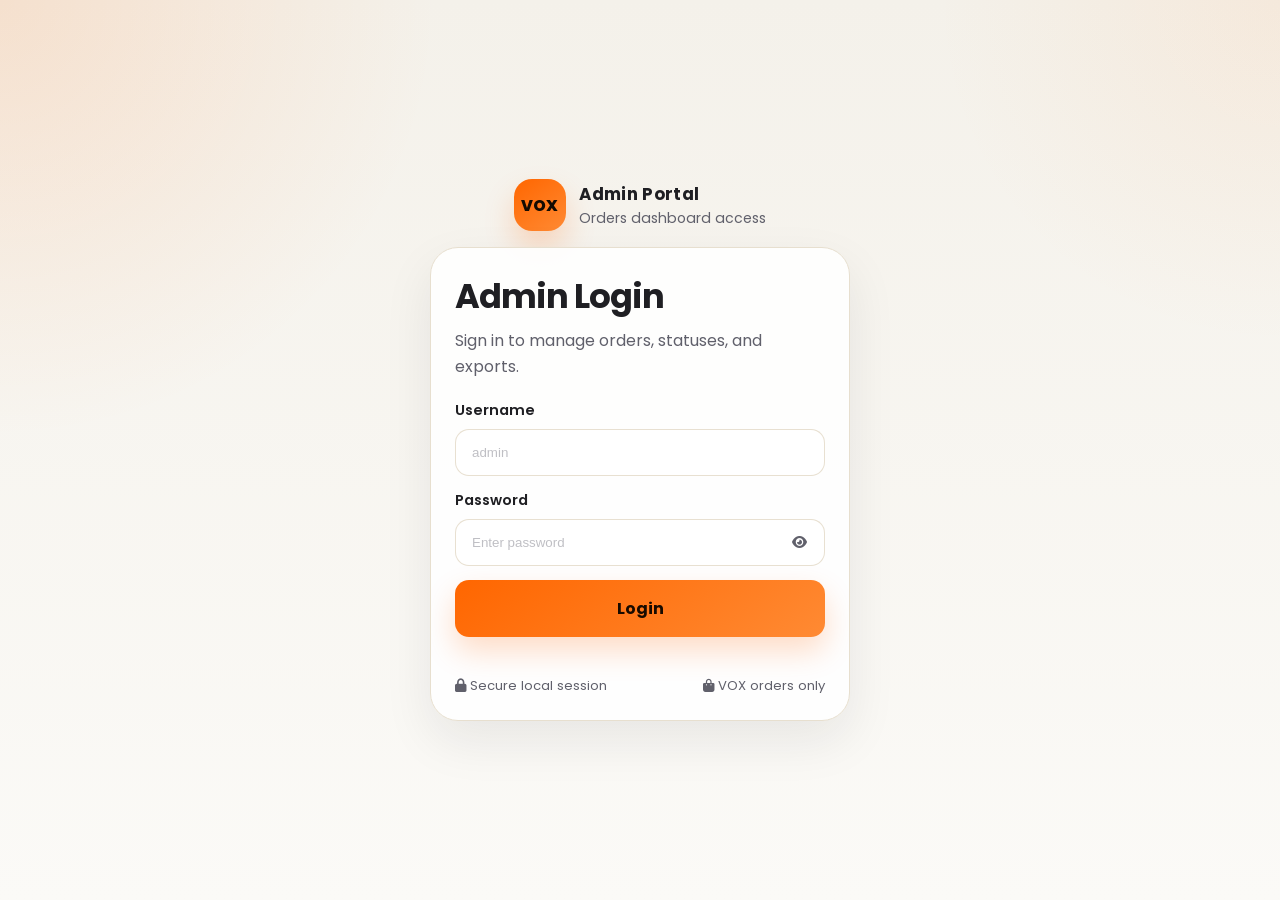
==== admin-dashboard.html @ d3289139 "workingcode" ====
<!doctype html>
<html lang="en">
<head>
  <meta charset="utf-8">
  <meta name="viewport" content="width=device-width, initial-scale=1">
  <meta name="theme-color" content="#f4f1ea">
  <title>Admin Dashboard | VOX</title>
  <link rel="preconnect" href="https://fonts.googleapis.com">
  <link rel="preconnect" href="https://fonts.gstatic.com" crossorigin>
  <link href="https://fonts.googleapis.com/css2?family=Poppins:wght@400;500;600;700;800&display=swap" rel="stylesheet">
  <link rel="stylesheet" href="https://cdnjs.cloudflare.com/ajax/libs/font-awesome/6.5.0/css/all.min.css">
  <style>
    :root {
      --bg: #f4f1ea;
      --bg-soft: #fbfaf7;
      --card: #ffffff;
      --card-2: #fbfaf7;
      --border: #e7dfcf;
      --text: #1f1f23;
      --muted: #60606b;
      --accent: #ff6600;
      --accent-2: #ff8a33;
      --pending: #d29d14;
      --confirmed: #2e78d6;
      --shipped: #d76c10;
      --delivered: #1c9c57;
      --cancelled: #d04f4f;
      --shadow: 0 20px 50px rgba(26, 26, 35, 0.08);
    }

    * { box-sizing: border-box; }
    html { scroll-behavior: smooth; }
    body {
      margin: 0;
      min-height: 100vh;
      font-family: "Poppins", system-ui, sans-serif;
      color: var(--text);
      background:
        radial-gradient(circle at top left, rgba(255, 102, 0, 0.12), transparent 28%),
        radial-gradient(circle at top right, rgba(255, 138, 51, 0.08), transparent 22%),
        linear-gradient(180deg, #f4f1ea 0%, #fbfaf7 100%);
    }

    a { color: inherit; text-decoration: none; }
    button, input, select { font: inherit; }

    .app {
      width: min(1440px, calc(100% - 1.2rem));
      margin: 0 auto;
      padding: 1rem 0 2rem;
    }

    .topbar {
      display: flex;
      align-items: center;
      justify-content: space-between;
      gap: 1rem;
      margin-bottom: 1rem;
      flex-wrap: wrap;
    }

    .brand {
      display: inline-flex;
      align-items: center;
      gap: 0.85rem;
    }

    .brand-mark {
      width: 52px;
      height: 52px;
      border-radius: 18px;
      display: grid;
      place-items: center;
      background: linear-gradient(145deg, var(--accent), var(--accent-2));
      color: #160b02;
      font-weight: 800;
      box-shadow: 0 16px 30px rgba(255, 102, 0, 0.22);
    }

    .brand-copy {
      display: grid;
      gap: 0.06rem;
    }

    .brand-copy strong {
      font-size: 1.05rem;
      letter-spacing: 0.02em;
    }

    .brand-copy span {
      color: var(--muted);
      font-size: 0.88rem;
    }

    .toolbar {
      display: flex;
      gap: 0.75rem;
      flex-wrap: wrap;
      align-items: center;
    }

    .btn {
      border: 0;
      border-radius: 14px;
      padding: 0.9rem 1rem;
      font-weight: 700;
      cursor: pointer;
      transition: transform 0.2s ease, opacity 0.2s ease, box-shadow 0.2s ease, border-color 0.2s ease;
    }

    .btn:hover { transform: translateY(-1px); }

    .btn-primary {
      background: linear-gradient(145deg, var(--accent), var(--accent-2));
      color: #1b0c01;
      box-shadow: 0 14px 30px rgba(255, 102, 0, 0.22);
    }

    .btn-secondary {
      background: rgba(255, 255, 255, 0.9);
      color: var(--text);
      border: 1px solid var(--border);
    }

    .headline {
      margin: 0 0 0.35rem;
      font-size: clamp(2rem, 4vw, 3rem);
      letter-spacing: -0.04em;
      line-height: 1.05;
    }

    .subline {
      margin: 0 0 1rem;
      color: var(--muted);
      line-height: 1.7;
      max-width: 70rem;
    }

    .stats-grid {
      display: grid;
      grid-template-columns: repeat(4, minmax(0, 1fr));
      gap: 0.9rem;
      margin: 1rem 0;
    }

    .stat-card,
    .panel,
    .table-wrap {
      background: rgba(255, 255, 255, 0.9);
      border: 1px solid var(--border);
      border-radius: 24px;
      box-shadow: var(--shadow);
    }

    .stat-card {
      padding: 1rem 1.1rem;
      display: grid;
      gap: 0.4rem;
      animation: rise 0.45s ease both;
    }

    .stat-label {
      display: flex;
      align-items: center;
      gap: 0.5rem;
      color: var(--muted);
      font-size: 0.88rem;
    }

    .stat-value {
      font-size: clamp(1.5rem, 3vw, 2rem);
      font-weight: 800;
      letter-spacing: -0.03em;
    }

    .content-grid {
      display: grid;
      gap: 1rem;
    }

    .panel {
      padding: 1rem;
    }

    .filters {
      display: grid;
      grid-template-columns: minmax(220px, 1fr) 220px auto auto;
      gap: 0.75rem;
      align-items: center;
    }

    .input,
    .select {
      width: 100%;
      border: 1px solid rgba(231, 223, 207, 0.95);
      background: #fff;
      color: var(--text);
      border-radius: 14px;
      padding: 0.9rem 1rem;
      transition: border-color 0.2s ease, box-shadow 0.2s ease, transform 0.2s ease;
    }

    .input:focus,
    .select:focus {
      outline: none;
      border-color: rgba(255, 102, 0, 0.8);
      box-shadow: 0 0 0 4px rgba(255, 102, 0, 0.12);
      transform: translateY(-1px);
    }

    .table-wrap {
      overflow: hidden;
    }

    .table-scroll {
      overflow: auto;
    }

    table {
      width: 100%;
      border-collapse: collapse;
      min-width: 1120px;
    }

    thead th {
      text-align: left;
      font-size: 0.82rem;
      letter-spacing: 0.04em;
      text-transform: uppercase;
      color: var(--muted);
      padding: 1rem 0.9rem;
      border-bottom: 1px solid var(--border);
      background: rgba(255, 255, 255, 0.72);
      position: sticky;
      top: 0;
      z-index: 1;
    }

    tbody td {
      padding: 0.95rem 0.9rem;
      border-bottom: 1px solid rgba(231, 223, 207, 0.7);
      vertical-align: middle;
      color: var(--text);
    }

    tbody tr:hover {
      background: rgba(255, 102, 0, 0.03);
    }

    .muted {
      color: var(--muted);
    }

    .order-id {
      font-weight: 800;
      letter-spacing: 0.02em;
    }

    .phone-link {
      color: #245fad;
      font-weight: 600;
      white-space: nowrap;
    }

    .status-badge {
      display: inline-flex;
      align-items: center;
      gap: 0.35rem;
      padding: 0.35rem 0.75rem;
      border-radius: 999px;
      font-size: 0.82rem;
      font-weight: 700;
      white-space: nowrap;
    }

    .status-pending { background: rgba(243, 199, 74, 0.12); color: var(--pending); }
    .status-confirmed { background: rgba(74, 163, 255, 0.12); color: var(--confirmed); }
    .status-shipped { background: rgba(255, 154, 61, 0.12); color: var(--shipped); }
    .status-delivered { background: rgba(52, 199, 123, 0.12); color: var(--delivered); }
    .status-cancelled { background: rgba(255, 102, 102, 0.12); color: var(--cancelled); }

    .action-row {
      display: flex;
      gap: 0.45rem;
      flex-wrap: wrap;
    }

    .icon-btn {
      border: 1px solid var(--border);
      background: rgba(255, 255, 255, 0.9);
      color: var(--text);
      border-radius: 12px;
      padding: 0.65rem 0.8rem;
      cursor: pointer;
      transition: transform 0.2s ease, border-color 0.2s ease, background 0.2s ease;
    }

    .icon-btn:hover {
      transform: translateY(-1px);
      border-color: rgba(255, 102, 0, 0.3);
      background: rgba(255, 102, 0, 0.08);
    }

    .empty-state {
      padding: 2.6rem 1rem;
      text-align: center;
      color: var(--muted);
    }

    .empty-state i {
      font-size: 2rem;
      margin-bottom: 0.8rem;
      color: rgba(96, 96, 107, 0.45);
    }

    .modal {
      position: fixed;
      inset: 0;
      background: rgba(0, 0, 0, 0.72);
      display: none;
      align-items: center;
      justify-content: center;
      padding: 1rem;
      z-index: 100;
      backdrop-filter: blur(14px);
    }

    .modal.is-open { display: flex; }

    .modal-card {
      width: min(100%, 820px);
      max-height: min(90vh, 900px);
      overflow: auto;
      background: rgba(255, 255, 255, 0.96);
      border: 1px solid var(--border);
      border-radius: 28px;
      box-shadow: var(--shadow);
      padding: 1.2rem;
      animation: pop 0.28s ease both;
    }

    @keyframes rise {
      from { opacity: 0; transform: translateY(12px); }
      to { opacity: 1; transform: translateY(0); }
    }

    @keyframes pop {
      from { opacity: 0; transform: scale(0.98) translateY(8px); }
      to { opacity: 1; transform: scale(1) translateY(0); }
    }

    .modal-head {
      display: flex;
      justify-content: space-between;
      align-items: flex-start;
      gap: 1rem;
      margin-bottom: 1rem;
    }

    .modal-head h2 {
      margin: 0;
      font-size: 1.45rem;
    }

    .modal-head p {
      margin: 0.35rem 0 0;
      color: var(--muted);
    }

    .close-btn {
      border: 0;
      background: rgba(255, 102, 0, 0.08);
      color: var(--text);
      width: 40px;
      height: 40px;
      border-radius: 12px;
      cursor: pointer;
    }

    .details-grid {
      display: grid;
      grid-template-columns: repeat(2, minmax(0, 1fr));
      gap: 0.8rem;
    }

    .detail-box {
      border: 1px solid var(--border);
      border-radius: 18px;
      background: rgba(255, 255, 255, 0.82);
      padding: 0.85rem 0.95rem;
    }

    .detail-box .label {
      display: block;
      color: var(--muted);
      font-size: 0.8rem;
      margin-bottom: 0.25rem;
      text-transform: uppercase;
      letter-spacing: 0.04em;
    }

    .detail-box strong {
      font-size: 0.98rem;
      word-break: break-word;
    }

    .address-block {
      grid-column: 1 / -1;
      line-height: 1.7;
    }

    .modal-actions {
      display: flex;
      justify-content: space-between;
      align-items: end;
      gap: 1rem;
      flex-wrap: wrap;
      margin-top: 1rem;
      padding-top: 1rem;
      border-top: 1px solid var(--border);
    }

    .status-editor {
      display: grid;
      gap: 0.45rem;
      min-width: min(100%, 260px);
    }

    .status-editor label {
      font-size: 0.88rem;
      font-weight: 600;
    }

    .message {
      min-height: 1.1rem;
      margin: 0.6rem 0 0;
      color: var(--muted);
      font-size: 0.9rem;
    }

    .message--success { color: var(--delivered); }
    .message--error { color: var(--cancelled); }

    @media (max-width: 1100px) {
      .stats-grid { grid-template-columns: repeat(2, minmax(0, 1fr)); }
      .filters { grid-template-columns: 1fr 1fr; }
    }

    @media (max-width: 760px) {
      .app { width: min(100% - 0.8rem, 1440px); }
      .topbar { align-items: flex-start; }
      .toolbar { width: 100%; }
      .toolbar .btn { flex: 1 1 160px; }
      .stats-grid { grid-template-columns: 1fr; }
      .filters { grid-template-columns: 1fr; }
      .details-grid { grid-template-columns: 1fr; }
      .modal-card { padding: 1rem; border-radius: 22px; }
      .modal-actions { align-items: stretch; }
    }
  </style>
</head>
<body>
  <main class="app">
    <header class="topbar">
      <a class="brand" href="index.html">
        <span class="brand-mark">VOX</span>
        <span class="brand-copy">
          <strong>Orders Dashboard</strong>
          <span>Admin control center</span>
        </span>
      </a>

      <div class="toolbar">
        <button class="btn btn-secondary" id="export-csv" type="button"><i class="fa-solid fa-file-arrow-down"></i> Export CSV</button>
        <button class="btn btn-secondary" id="logout-btn" type="button"><i class="fa-solid fa-right-from-bracket"></i> Logout</button>
      </div>
    </header>

    <h1 class="headline">Orders Dashboard</h1>
    <p class="subline">Track every VOX order saved in localStorage, update status, search customers, and export the full list whenever you need it.</p>

    <section class="stats-grid" id="stats-grid">
      <article class="stat-card">
        <span class="stat-label"><i class="fa-solid fa-bag-shopping"></i> Total Orders</span>
        <span class="stat-value" id="stat-total">0</span>
      </article>
      <article class="stat-card">
        <span class="stat-label"><i class="fa-solid fa-hourglass-half"></i> Pending Orders</span>
        <span class="stat-value" id="stat-pending">0</span>
      </article>
      <article class="stat-card">
        <span class="stat-label"><i class="fa-solid fa-circle-check"></i> Completed Orders</span>
        <span class="stat-value" id="stat-completed">0</span>
      </article>
      <article class="stat-card">
        <span class="stat-label"><i class="fa-solid fa-indian-rupee-sign"></i> Total Revenue</span>
        <span class="stat-value" id="stat-revenue">₹0</span>
      </article>
    </section>

    <section class="content-grid">
      <div class="panel">
        <div class="filters">
          <input class="input" id="search-input" type="search" placeholder="Search by name or phone">
          <select class="select" id="status-filter">
            <option value="all">All Statuses</option>
            <option value="Pending">Pending</option>
            <option value="Confirmed">Confirmed</option>
            <option value="Shipped">Shipped</option>
            <option value="Delivered">Delivered</option>
            <option value="Cancelled">Cancelled</option>
          </select>
          <button class="btn btn-secondary" id="clear-filters" type="button"><i class="fa-solid fa-eraser"></i> Clear</button>
          <div class="muted" id="result-count" style="text-align:right;"></div>
        </div>
      </div>

      <div class="table-wrap">
        <div class="table-scroll">
          <table>
            <thead>
              <tr>
                <th>Order ID</th>
                <th>Date &amp; Time</th>
                <th>Customer Name</th>
                <th>Phone</th>
                <th>Product Name</th>
                <th>Quantity</th>
                <th>Total Amount</th>
                <th>Payment Method</th>
                <th>Status</th>
                <th>Actions</th>
              </tr>
            </thead>
            <tbody id="orders-tbody"></tbody>
          </table>
        </div>
        <div class="empty-state" id="empty-state" hidden>
          <i class="fa-solid fa-box-open"></i>
          <div>No orders found.</div>
        </div>
      </div>
    </section>
  </main>

  <div class="modal" id="order-modal" aria-hidden="true">
    <div class="modal-card" role="dialog" aria-modal="true" aria-labelledby="modal-title">
      <div class="modal-head">
        <div>
          <h2 id="modal-title">Order Details</h2>
          <p id="modal-subtitle"></p>
        </div>
        <button class="close-btn" id="close-modal" type="button" aria-label="Close details">
          <i class="fa-solid fa-xmark"></i>
        </button>
      </div>

      <div class="details-grid" id="modal-details"></div>

      <div class="modal-actions">
        <div class="status-editor">
          <label for="modal-status">Update Status</label>
          <select class="select" id="modal-status">
            <option>Pending</option>
            <option>Confirmed</option>
            <option>Shipped</option>
            <option>Delivered</option>
            <option>Cancelled</option>
          </select>
        </div>

        <div class="toolbar">
          <button class="btn btn-secondary" id="save-status" type="button">Save Status</button>
          <button class="btn btn-primary" id="delete-order" type="button"><i class="fa-solid fa-trash"></i> Delete Order</button>
        </div>
      </div>
      <p class="message" id="modal-message" aria-live="polite"></p>
    </div>
  </div>

  <script>
    const SESSION_KEY = "vox_admin_session";
    const SESSION_MS = 30 * 60 * 1000;
    const ORDERS_KEY = "vox_orders";
    const whatsappBase = "https://wa.me/91";

    const statTotal = document.getElementById("stat-total");
    const statPending = document.getElementById("stat-pending");
    const statCompleted = document.getElementById("stat-completed");
    const statRevenue = document.getElementById("stat-revenue");
    const tbody = document.getElementById("orders-tbody");
    const emptyState = document.getElementById("empty-state");
    const searchInput = document.getElementById("search-input");
    const statusFilter = document.getElementById("status-filter");
    const resultCount = document.getElementById("result-count");
    const modal = document.getElementById("order-modal");
    const modalDetails = document.getElementById("modal-details");
    const modalTitle = document.getElementById("modal-title");
    const modalSubtitle = document.getElementById("modal-subtitle");
    const modalStatus = document.getElementById("modal-status");
    const modalMessage = document.getElementById("modal-message");
    const saveStatusBtn = document.getElementById("save-status");
    const deleteOrderBtn = document.getElementById("delete-order");
    const closeModalBtn = document.getElementById("close-modal");
    const exportCsvBtn = document.getElementById("export-csv");
    const logoutBtn = document.getElementById("logout-btn");
    const clearFiltersBtn = document.getElementById("clear-filters");

    const money = new Intl.NumberFormat("en-IN", { style: "currency", currency: "INR", maximumFractionDigits: 0 });

    let orders = [];
    let activeOrderId = null;

    function safeJsonParse(value, fallback) {
      try {
        return value ? JSON.parse(value) : fallback;
      } catch {
        return fallback;
      }
    }

    function getSession() {
      return safeJsonParse(localStorage.getItem(SESSION_KEY), null);
    }

    function requireAuth() {
      const session = getSession();
      if (!session || !session.authenticated || Number(session.expiresAt || 0) <= Date.now()) {
        localStorage.removeItem(SESSION_KEY);
        window.location.href = "admin-login.html";
        return false;
      }
      return true;
    }

    function getOrders() {
      try {
        const raw = localStorage.getItem(ORDERS_KEY);
        const parsed = raw ? JSON.parse(raw) : [];
        return Array.isArray(parsed) ? parsed : [];
      } catch (error) {
        console.error("Failed to load orders:", error);
        return [];
      }
    }

    function saveOrders(nextOrders) {
      orders = nextOrders;
      localStorage.setItem(ORDERS_KEY, JSON.stringify(nextOrders));
      render();
    }

    function normalizeOrder(order, index) {
      const addressParts = order.addressParts && typeof order.addressParts === "object" ? order.addressParts : {};
      const createdAt = order.createdAt || order.orderTime || new Date().toISOString();
      const fallbackId = `VOX${String(index + 1).padStart(3, "0")}`;
      const orderId = String(order.orderId || order.id || fallbackId);

      const addressText = order.address || order.addressText || [
        addressParts.house || order.house,
        addressParts.street || order.street,
        addressParts.landmark || order.landmark,
        addressParts.city || order.city,
        addressParts.state || order.state,
        addressParts.pin || order.pin,
      ].filter(Boolean).join(", ");

      return {
        id: order.id || orderId,
        orderId,
        createdAt,
        orderTime: order.orderTime || new Date(createdAt).toLocaleString("en-IN", { dateStyle: "medium", timeStyle: "short" }),
        customerName: order.customerName || order.name || "",
        email: order.email || "",
        phone: String(order.phone || ""),
        phoneDigits: String(order.phone || "").replace(/\D/g, ""),
        address: addressText,
        addressParts: {
          house: addressParts.house || order.house || "",
          street: addressParts.street || order.street || "",
          landmark: addressParts.landmark || order.landmark || "",
          city: addressParts.city || order.city || "",
          state: addressParts.state || order.state || "",
          pin: addressParts.pin || order.pin || "",
          country: addressParts.country || order.country || "India",
        },
        productName: order.productName || order.product || "",
        quantity: Number(order.quantity || 1),
        pricePerUnit: Number(order.pricePerUnit || 0),
        subtotal: Number(order.subtotal || order.subtotalValue || 0),
        deliveryCharges: Number(order.deliveryCharges || order.deliveryValue || 0),
        discount: Number(order.discount || order.discountValue || 0),
        totalAmount: Number(order.totalAmount || order.totalValue || 0),
        paymentMethod: order.paymentMethod || "UPI",
        deliveryType: order.deliveryType || "Standard",
        status: order.status || "Pending",
        promoCode: order.promoCode || "",
        notes: order.notes || "",
      };
    }

    function statusClass(status) {
      switch (status) {
        case "Confirmed":
          return "status-confirmed";
        case "Shipped":
          return "status-shipped";
        case "Delivered":
          return "status-delivered";
        case "Cancelled":
          return "status-cancelled";
        default:
          return "status-pending";
      }
    }

    function formatMoney(value) {
      return money.format(Number(value || 0));
    }

    function formatDateTime(value) {
      try {
        return new Date(value).toLocaleString("en-IN", { dateStyle: "medium", timeStyle: "short" });
      } catch {
        return value || "-";
      }
    }

    function escapeHtml(value) {
      return String(value ?? "").replace(/[&<>"']/g, (char) => ({
        "&": "&amp;",
        "<": "&lt;",
        ">": "&gt;",
        '"': "&quot;",
        "'": "&#39;",
      })[char]);
    }

    function filteredOrders() {
      const term = searchInput.value.trim().toLowerCase();
      const status = statusFilter.value;

      return orders.filter((order) => {
        const matchesTerm =
          !term ||
          order.customerName.toLowerCase().includes(term) ||
          order.phone.toLowerCase().includes(term) ||
          order.phoneDigits.includes(term);
        const matchesStatus = status === "all" || order.status === status;
        return matchesTerm && matchesStatus;
      });
    }

    function computeStats() {
      const total = orders.length;
      const pending = orders.filter((order) => order.status === "Pending").length;
      const completed = orders.filter((order) => order.status === "Delivered").length;
      const revenue = orders
        .filter((order) => order.status !== "Cancelled")
        .reduce((sum, order) => sum + Number(order.totalAmount || 0), 0);

      statTotal.textContent = String(total);
      statPending.textContent = String(pending);
      statCompleted.textContent = String(completed);
      statRevenue.textContent = formatMoney(revenue);
    }

    function renderTable() {
      const rows = filteredOrders();
      resultCount.textContent = `${rows.length} of ${orders.length} orders`;
      tbody.innerHTML = "";
      emptyState.hidden = rows.length !== 0 || orders.length !== 0;

      rows.forEach((order) => {
        const phoneLink = order.phoneDigits ? `${whatsappBase}${order.phoneDigits}` : "#";
        const tr = document.createElement("tr");
        tr.innerHTML = `
          <td class="order-id">#${order.orderId}</td>
          <td>${formatDateTime(order.createdAt)}</td>
          <td>${order.customerName ? escapeHtml(order.customerName) : "<span class=\"muted\">-</span>"}</td>
          <td>
            ${order.phoneDigits ? `<a class="phone-link" href="${phoneLink}" target="_blank" rel="noopener noreferrer">${escapeHtml(order.phone)}</a>` : `<span class="muted">-</span>`}
          </td>
          <td>${order.productName ? escapeHtml(order.productName) : "<span class=\"muted\">-</span>"}</td>
          <td>${order.quantity}</td>
          <td>${formatMoney(order.totalAmount)}</td>
          <td>${escapeHtml(order.paymentMethod)}</td>
          <td><span class="status-badge ${statusClass(order.status)}"><i class="fa-solid fa-circle" style="font-size:0.55rem;"></i>${order.status}</span></td>
          <td>
            <div class="action-row">
              <button class="icon-btn" type="button" data-action="view" data-order-id="${order.orderId}" title="View details"><i class="fa-regular fa-eye"></i></button>
              <button class="icon-btn" type="button" data-action="delete" data-order-id="${order.orderId}" title="Delete order"><i class="fa-solid fa-trash"></i></button>
            </div>
          </td>
        `;
        tbody.appendChild(tr);
      });
    }

    function render() {
      orders = getOrders().map(normalizeOrder);
      computeStats();
      renderTable();
      if (activeOrderId) {
        const active = orders.find((order) => order.orderId === activeOrderId);
        if (active) {
          modalStatus.value = active.status;
        }
      }
    }

    function openModal(orderId) {
      const order = orders.find((item) => item.orderId === orderId);
      if (!order) return;

      activeOrderId = orderId;
      modalTitle.textContent = `Order #${order.orderId}`;
      modalSubtitle.textContent = `${order.customerName || "Customer"} • ${formatDateTime(order.createdAt)}`;
      modalStatus.value = order.status;
      modalMessage.textContent = "";

      modalDetails.innerHTML = `
        <div class="detail-box">
          <span class="label">Customer Name</span>
          <strong>${order.customerName ? escapeHtml(order.customerName) : "-"}</strong>
        </div>
        <div class="detail-box">
          <span class="label">Phone</span>
          <strong>${order.phone ? escapeHtml(order.phone) : "-"}</strong>
        </div>
        <div class="detail-box">
          <span class="label">Email</span>
          <strong>${order.email ? escapeHtml(order.email) : "-"}</strong>
        </div>
        <div class="detail-box">
          <span class="label">Order Time</span>
          <strong>${formatDateTime(order.createdAt)}</strong>
        </div>
        <div class="detail-box">
          <span class="label">Product</span>
          <strong>${order.productName ? escapeHtml(order.productName) : "-"}</strong>
        </div>
        <div class="detail-box">
          <span class="label">Quantity</span>
          <strong>${order.quantity}</strong>
        </div>
        <div class="detail-box">
          <span class="label">Price per Unit</span>
          <strong>${formatMoney(order.pricePerUnit)}</strong>
        </div>
        <div class="detail-box">
          <span class="label">Total Amount</span>
          <strong>${formatMoney(order.totalAmount)}</strong>
        </div>
        <div class="detail-box">
          <span class="label">Payment Method</span>
          <strong>${order.paymentMethod}</strong>
        </div>
        <div class="detail-box">
          <span class="label">Delivery Type</span>
          <strong>${order.deliveryType}</strong>
        </div>
        <div class="detail-box address-block">
          <span class="label">Delivery Address</span>
          <strong>${order.address ? escapeHtml(order.address) : "-"}</strong>
        </div>
      `;

      modal.classList.add("is-open");
      modal.setAttribute("aria-hidden", "false");
      document.body.style.overflow = "hidden";
    }

    function closeModal() {
      modal.classList.remove("is-open");
      modal.setAttribute("aria-hidden", "true");
      document.body.style.overflow = "";
      activeOrderId = null;
    }

    function updateOrderStatus(status) {
      if (!activeOrderId) return;
      const nextOrders = orders.map((order) => (
        order.orderId === activeOrderId ? { ...order, status } : order
      ));
      saveOrders(nextOrders);
      modalMessage.className = "message message--success";
      modalMessage.textContent = "Status updated successfully.";
    }

    function deleteOrder(orderId) {
      const nextOrders = orders.filter((order) => order.orderId !== orderId);
      saveOrders(nextOrders);
      if (activeOrderId === orderId) {
        closeModal();
      }
    }

    function quoteCsv(value) {
      const text = String(value ?? "");
      return `"${text.replaceAll('"', '""')}"`;
    }

    function exportCsv() {
      const header = [
        "Order ID",
        "Date & Time",
        "Customer Name",
        "Phone",
        "Email",
        "Product Name",
        "Quantity",
        "Price Per Unit",
        "Subtotal",
        "Delivery Charges",
        "Discount",
        "Total Amount",
        "Payment Method",
        "Delivery Type",
        "Status",
        "Address",
      ];

      const lines = [header.map(quoteCsv).join(",")];
      orders.forEach((order) => {
        lines.push([
          `#${order.orderId}`,
          formatDateTime(order.createdAt),
          order.customerName,
          order.phone,
          order.email,
          order.productName,
          order.quantity,
          order.pricePerUnit,
          order.subtotal,
          order.deliveryCharges,
          order.discount,
          order.totalAmount,
          order.paymentMethod,
          order.deliveryType,
          order.status,
          order.address,
        ].map(quoteCsv).join(","));
      });

      const blob = new Blob([lines.join("\n")], { type: "text/csv;charset=utf-8;" });
      const url = URL.createObjectURL(blob);
      const a = document.createElement("a");
      a.href = url;
      a.download = `vox-orders-${new Date().toISOString().slice(0, 10)}.csv`;
      document.body.appendChild(a);
      a.click();
      a.remove();
      URL.revokeObjectURL(url);
    }

    requireAuth();
    render();

    searchInput.addEventListener("input", renderTable);
    statusFilter.addEventListener("change", renderTable);
    clearFiltersBtn.addEventListener("click", () => {
      searchInput.value = "";
      statusFilter.value = "all";
      renderTable();
    });

    tbody.addEventListener("click", (event) => {
      const button = event.target.closest("[data-action]");
      if (!button) return;

      const { action, orderId } = button.dataset;
      if (action === "view") {
        openModal(orderId);
      } else if (action === "delete") {
        if (confirm(`Delete order ${orderId}?`)) {
          deleteOrder(orderId);
        }
      }
    });

    closeModalBtn.addEventListener("click", closeModal);
    modal.addEventListener("click", (event) => {
      if (event.target === modal) closeModal();
    });

    saveStatusBtn.addEventListener("click", () => {
      updateOrderStatus(modalStatus.value);
    });

    deleteOrderBtn.addEventListener("click", () => {
      if (!activeOrderId) return;
      if (confirm(`Delete order ${activeOrderId}?`)) {
        deleteOrder(activeOrderId);
      }
    });

    exportCsvBtn.addEventListener("click", exportCsv);
    logoutBtn.addEventListener("click", () => {
      localStorage.removeItem(SESSION_KEY);
      window.location.href = "admin-login.html";
    });

    document.addEventListener("keydown", (event) => {
      if (event.key === "Escape" && modal.classList.contains("is-open")) {
        closeModal();
      }
    });
  </script>
</body>
</html>
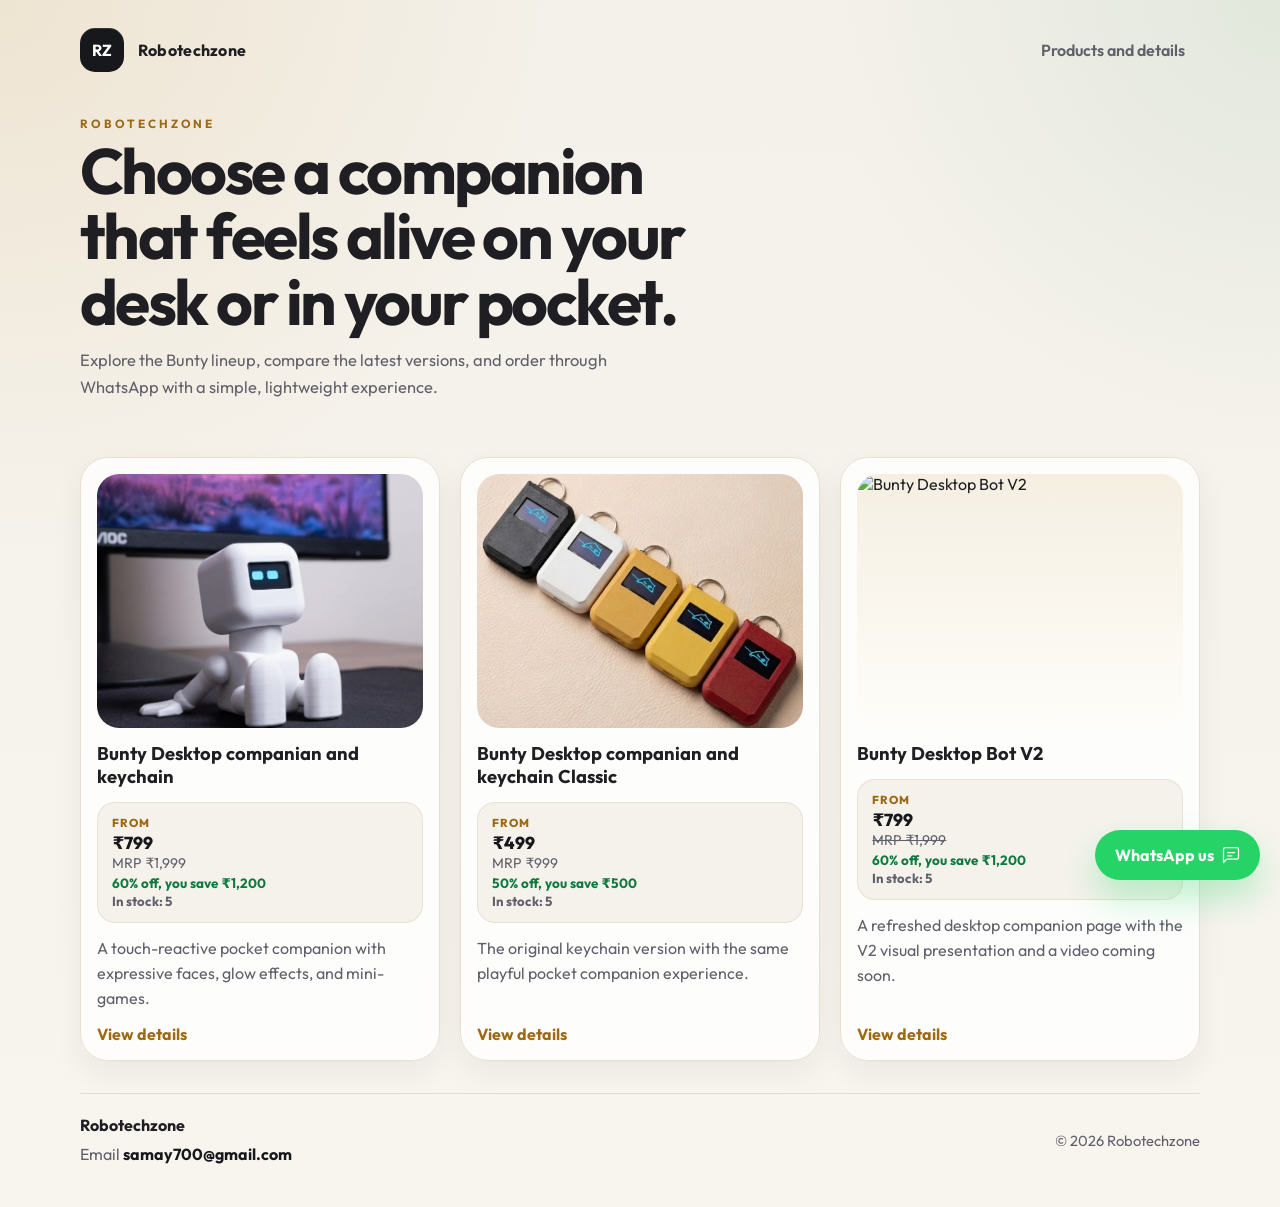
==== commit 2ae5f0e0: "Simplify to WhatsApp order flow" ====
--- a/admin-dashboard.html
+++ b/admin-dashboard.html
@@ -3,1009 +3,13 @@
 <head>
   <meta charset="utf-8">
   <meta name="viewport" content="width=device-width, initial-scale=1">
-  <meta name="theme-color" content="#f4f1ea">
-  <title>Admin Dashboard | VOX</title>
-  <link rel="preconnect" href="https://fonts.googleapis.com">
-  <link rel="preconnect" href="https://fonts.gstatic.com" crossorigin>
-  <link href="https://fonts.googleapis.com/css2?family=Poppins:wght@400;500;600;700;800&display=swap" rel="stylesheet">
-  <link rel="stylesheet" href="https://cdnjs.cloudflare.com/ajax/libs/font-awesome/6.5.0/css/all.min.css">
-  <style>
-    :root {
-      --bg: #f4f1ea;
-      --bg-soft: #fbfaf7;
-      --card: #ffffff;
-      --card-2: #fbfaf7;
-      --border: #e7dfcf;
-      --text: #1f1f23;
-      --muted: #60606b;
-      --accent: #ff6600;
-      --accent-2: #ff8a33;
-      --pending: #d29d14;
-      --confirmed: #2e78d6;
-      --shipped: #d76c10;
-      --delivered: #1c9c57;
-      --cancelled: #d04f4f;
-      --shadow: 0 20px 50px rgba(26, 26, 35, 0.08);
-    }
-
-    * { box-sizing: border-box; }
-    html { scroll-behavior: smooth; }
-    body {
-      margin: 0;
-      min-height: 100vh;
-      font-family: "Poppins", system-ui, sans-serif;
-      color: var(--text);
-      background:
-        radial-gradient(circle at top left, rgba(255, 102, 0, 0.12), transparent 28%),
-        radial-gradient(circle at top right, rgba(255, 138, 51, 0.08), transparent 22%),
-        linear-gradient(180deg, #f4f1ea 0%, #fbfaf7 100%);
-    }
-
-    a { color: inherit; text-decoration: none; }
-    button, input, select { font: inherit; }
-
-    .app {
-      width: min(1440px, calc(100% - 1.2rem));
-      margin: 0 auto;
-      padding: 1rem 0 2rem;
-    }
-
-    .topbar {
-      display: flex;
-      align-items: center;
-      justify-content: space-between;
-      gap: 1rem;
-      margin-bottom: 1rem;
-      flex-wrap: wrap;
-    }
-
-    .brand {
-      display: inline-flex;
-      align-items: center;
-      gap: 0.85rem;
-    }
-
-    .brand-mark {
-      width: 52px;
-      height: 52px;
-      border-radius: 18px;
-      display: grid;
-      place-items: center;
-      background: linear-gradient(145deg, var(--accent), var(--accent-2));
-      color: #160b02;
-      font-weight: 800;
-      box-shadow: 0 16px 30px rgba(255, 102, 0, 0.22);
-    }
-
-    .brand-copy {
-      display: grid;
-      gap: 0.06rem;
-    }
-
-    .brand-copy strong {
-      font-size: 1.05rem;
-      letter-spacing: 0.02em;
-    }
-
-    .brand-copy span {
-      color: var(--muted);
-      font-size: 0.88rem;
-    }
-
-    .toolbar {
-      display: flex;
-      gap: 0.75rem;
-      flex-wrap: wrap;
-      align-items: center;
-    }
-
-    .btn {
-      border: 0;
-      border-radius: 14px;
-      padding: 0.9rem 1rem;
-      font-weight: 700;
-      cursor: pointer;
-      transition: transform 0.2s ease, opacity 0.2s ease, box-shadow 0.2s ease, border-color 0.2s ease;
-    }
-
-    .btn:hover { transform: translateY(-1px); }
-
-    .btn-primary {
-      background: linear-gradient(145deg, var(--accent), var(--accent-2));
-      color: #1b0c01;
-      box-shadow: 0 14px 30px rgba(255, 102, 0, 0.22);
-    }
-
-    .btn-secondary {
-      background: rgba(255, 255, 255, 0.9);
-      color: var(--text);
-      border: 1px solid var(--border);
-    }
-
-    .headline {
-      margin: 0 0 0.35rem;
-      font-size: clamp(2rem, 4vw, 3rem);
-      letter-spacing: -0.04em;
-      line-height: 1.05;
-    }
-
-    .subline {
-      margin: 0 0 1rem;
-      color: var(--muted);
-      line-height: 1.7;
-      max-width: 70rem;
-    }
-
-    .stats-grid {
-      display: grid;
-      grid-template-columns: repeat(4, minmax(0, 1fr));
-      gap: 0.9rem;
-      margin: 1rem 0;
-    }
-
-    .stat-card,
-    .panel,
-    .table-wrap {
-      background: rgba(255, 255, 255, 0.9);
-      border: 1px solid var(--border);
-      border-radius: 24px;
-      box-shadow: var(--shadow);
-    }
-
-    .stat-card {
-      padding: 1rem 1.1rem;
-      display: grid;
-      gap: 0.4rem;
-      animation: rise 0.45s ease both;
-    }
-
-    .stat-label {
-      display: flex;
-      align-items: center;
-      gap: 0.5rem;
-      color: var(--muted);
-      font-size: 0.88rem;
-    }
-
-    .stat-value {
-      font-size: clamp(1.5rem, 3vw, 2rem);
-      font-weight: 800;
-      letter-spacing: -0.03em;
-    }
-
-    .content-grid {
-      display: grid;
-      gap: 1rem;
-    }
-
-    .panel {
-      padding: 1rem;
-    }
-
-    .filters {
-      display: grid;
-      grid-template-columns: minmax(220px, 1fr) 220px auto auto;
-      gap: 0.75rem;
-      align-items: center;
-    }
-
-    .input,
-    .select {
-      width: 100%;
-      border: 1px solid rgba(231, 223, 207, 0.95);
-      background: #fff;
-      color: var(--text);
-      border-radius: 14px;
-      padding: 0.9rem 1rem;
-      transition: border-color 0.2s ease, box-shadow 0.2s ease, transform 0.2s ease;
-    }
-
-    .input:focus,
-    .select:focus {
-      outline: none;
-      border-color: rgba(255, 102, 0, 0.8);
-      box-shadow: 0 0 0 4px rgba(255, 102, 0, 0.12);
-      transform: translateY(-1px);
-    }
-
-    .table-wrap {
-      overflow: hidden;
-    }
-
-    .table-scroll {
-      overflow: auto;
-    }
-
-    table {
-      width: 100%;
-      border-collapse: collapse;
-      min-width: 1120px;
-    }
-
-    thead th {
-      text-align: left;
-      font-size: 0.82rem;
-      letter-spacing: 0.04em;
-      text-transform: uppercase;
-      color: var(--muted);
-      padding: 1rem 0.9rem;
-      border-bottom: 1px solid var(--border);
-      background: rgba(255, 255, 255, 0.72);
-      position: sticky;
-      top: 0;
-      z-index: 1;
-    }
-
-    tbody td {
-      padding: 0.95rem 0.9rem;
-      border-bottom: 1px solid rgba(231, 223, 207, 0.7);
-      vertical-align: middle;
-      color: var(--text);
-    }
-
-    tbody tr:hover {
-      background: rgba(255, 102, 0, 0.03);
-    }
-
-    .muted {
-      color: var(--muted);
-    }
-
-    .order-id {
-      font-weight: 800;
-      letter-spacing: 0.02em;
-    }
-
-    .phone-link {
-      color: #245fad;
-      font-weight: 600;
-      white-space: nowrap;
-    }
-
-    .status-badge {
-      display: inline-flex;
-      align-items: center;
-      gap: 0.35rem;
-      padding: 0.35rem 0.75rem;
-      border-radius: 999px;
-      font-size: 0.82rem;
-      font-weight: 700;
-      white-space: nowrap;
-    }
-
-    .status-pending { background: rgba(243, 199, 74, 0.12); color: var(--pending); }
-    .status-confirmed { background: rgba(74, 163, 255, 0.12); color: var(--confirmed); }
-    .status-shipped { background: rgba(255, 154, 61, 0.12); color: var(--shipped); }
-    .status-delivered { background: rgba(52, 199, 123, 0.12); color: var(--delivered); }
-    .status-cancelled { background: rgba(255, 102, 102, 0.12); color: var(--cancelled); }
-
-    .action-row {
-      display: flex;
-      gap: 0.45rem;
-      flex-wrap: wrap;
-    }
-
-    .icon-btn {
-      border: 1px solid var(--border);
-      background: rgba(255, 255, 255, 0.9);
-      color: var(--text);
-      border-radius: 12px;
-      padding: 0.65rem 0.8rem;
-      cursor: pointer;
-      transition: transform 0.2s ease, border-color 0.2s ease, background 0.2s ease;
-    }
-
-    .icon-btn:hover {
-      transform: translateY(-1px);
-      border-color: rgba(255, 102, 0, 0.3);
-      background: rgba(255, 102, 0, 0.08);
-    }
-
-    .empty-state {
-      padding: 2.6rem 1rem;
-      text-align: center;
-      color: var(--muted);
-    }
-
-    .empty-state i {
-      font-size: 2rem;
-      margin-bottom: 0.8rem;
-      color: rgba(96, 96, 107, 0.45);
-    }
-
-    .modal {
-      position: fixed;
-      inset: 0;
-      background: rgba(0, 0, 0, 0.72);
-      display: none;
-      align-items: center;
-      justify-content: center;
-      padding: 1rem;
-      z-index: 100;
-      backdrop-filter: blur(14px);
-    }
-
-    .modal.is-open { display: flex; }
-
-    .modal-card {
-      width: min(100%, 820px);
-      max-height: min(90vh, 900px);
-      overflow: auto;
-      background: rgba(255, 255, 255, 0.96);
-      border: 1px solid var(--border);
-      border-radius: 28px;
-      box-shadow: var(--shadow);
-      padding: 1.2rem;
-      animation: pop 0.28s ease both;
-    }
-
-    @keyframes rise {
-      from { opacity: 0; transform: translateY(12px); }
-      to { opacity: 1; transform: translateY(0); }
-    }
-
-    @keyframes pop {
-      from { opacity: 0; transform: scale(0.98) translateY(8px); }
-      to { opacity: 1; transform: scale(1) translateY(0); }
-    }
-
-    .modal-head {
-      display: flex;
-      justify-content: space-between;
-      align-items: flex-start;
-      gap: 1rem;
-      margin-bottom: 1rem;
-    }
-
-    .modal-head h2 {
-      margin: 0;
-      font-size: 1.45rem;
-    }
-
-    .modal-head p {
-      margin: 0.35rem 0 0;
-      color: var(--muted);
-    }
-
-    .close-btn {
-      border: 0;
-      background: rgba(255, 102, 0, 0.08);
-      color: var(--text);
-      width: 40px;
-      height: 40px;
-      border-radius: 12px;
-      cursor: pointer;
-    }
-
-    .details-grid {
-      display: grid;
-      grid-template-columns: repeat(2, minmax(0, 1fr));
-      gap: 0.8rem;
-    }
-
-    .detail-box {
-      border: 1px solid var(--border);
-      border-radius: 18px;
-      background: rgba(255, 255, 255, 0.82);
-      padding: 0.85rem 0.95rem;
-    }
-
-    .detail-box .label {
-      display: block;
-      color: var(--muted);
-      font-size: 0.8rem;
-      margin-bottom: 0.25rem;
-      text-transform: uppercase;
-      letter-spacing: 0.04em;
-    }
-
-    .detail-box strong {
-      font-size: 0.98rem;
-      word-break: break-word;
-    }
-
-    .address-block {
-      grid-column: 1 / -1;
-      line-height: 1.7;
-    }
-
-    .modal-actions {
-      display: flex;
-      justify-content: space-between;
-      align-items: end;
-      gap: 1rem;
-      flex-wrap: wrap;
-      margin-top: 1rem;
-      padding-top: 1rem;
-      border-top: 1px solid var(--border);
-    }
-
-    .status-editor {
-      display: grid;
-      gap: 0.45rem;
-      min-width: min(100%, 260px);
-    }
-
-    .status-editor label {
-      font-size: 0.88rem;
-      font-weight: 600;
-    }
-
-    .message {
-      min-height: 1.1rem;
-      margin: 0.6rem 0 0;
-      color: var(--muted);
-      font-size: 0.9rem;
-    }
-
-    .message--success { color: var(--delivered); }
-    .message--error { color: var(--cancelled); }
-
-    @media (max-width: 1100px) {
-      .stats-grid { grid-template-columns: repeat(2, minmax(0, 1fr)); }
-      .filters { grid-template-columns: 1fr 1fr; }
-    }
-
-    @media (max-width: 760px) {
-      .app { width: min(100% - 0.8rem, 1440px); }
-      .topbar { align-items: flex-start; }
-      .toolbar { width: 100%; }
-      .toolbar .btn { flex: 1 1 160px; }
-      .stats-grid { grid-template-columns: 1fr; }
-      .filters { grid-template-columns: 1fr; }
-      .details-grid { grid-template-columns: 1fr; }
-      .modal-card { padding: 1rem; border-radius: 22px; }
-      .modal-actions { align-items: stretch; }
-    }
-  </style>
+  <meta http-equiv="refresh" content="0; url=index.html">
+  <title>Robotechzone</title>
+  <script>
+    window.location.replace("index.html");
+  </script>
 </head>
 <body>
-  <main class="app">
-    <header class="topbar">
-      <a class="brand" href="index.html">
-        <span class="brand-mark">VOX</span>
-        <span class="brand-copy">
-          <strong>Orders Dashboard</strong>
-          <span>Admin control center</span>
-        </span>
-      </a>
-
-      <div class="toolbar">
-        <button class="btn btn-secondary" id="export-csv" type="button"><i class="fa-solid fa-file-arrow-down"></i> Export CSV</button>
-        <button class="btn btn-secondary" id="logout-btn" type="button"><i class="fa-solid fa-right-from-bracket"></i> Logout</button>
-      </div>
-    </header>
-
-    <h1 class="headline">Orders Dashboard</h1>
-    <p class="subline">Track every VOX order saved in localStorage, update status, search customers, and export the full list whenever you need it.</p>
-
-    <section class="stats-grid" id="stats-grid">
-      <article class="stat-card">
-        <span class="stat-label"><i class="fa-solid fa-bag-shopping"></i> Total Orders</span>
-        <span class="stat-value" id="stat-total">0</span>
-      </article>
-      <article class="stat-card">
-        <span class="stat-label"><i class="fa-solid fa-hourglass-half"></i> Pending Orders</span>
-        <span class="stat-value" id="stat-pending">0</span>
-      </article>
-      <article class="stat-card">
-        <span class="stat-label"><i class="fa-solid fa-circle-check"></i> Completed Orders</span>
-        <span class="stat-value" id="stat-completed">0</span>
-      </article>
-      <article class="stat-card">
-        <span class="stat-label"><i class="fa-solid fa-indian-rupee-sign"></i> Total Revenue</span>
-        <span class="stat-value" id="stat-revenue">₹0</span>
-      </article>
-    </section>
-
-    <section class="content-grid">
-      <div class="panel">
-        <div class="filters">
-          <input class="input" id="search-input" type="search" placeholder="Search by name or phone">
-          <select class="select" id="status-filter">
-            <option value="all">All Statuses</option>
-            <option value="Pending">Pending</option>
-            <option value="Confirmed">Confirmed</option>
-            <option value="Shipped">Shipped</option>
-            <option value="Delivered">Delivered</option>
-            <option value="Cancelled">Cancelled</option>
-          </select>
-          <button class="btn btn-secondary" id="clear-filters" type="button"><i class="fa-solid fa-eraser"></i> Clear</button>
-          <div class="muted" id="result-count" style="text-align:right;"></div>
-        </div>
-      </div>
-
-      <div class="table-wrap">
-        <div class="table-scroll">
-          <table>
-            <thead>
-              <tr>
-                <th>Order ID</th>
-                <th>Date &amp; Time</th>
-                <th>Customer Name</th>
-                <th>Phone</th>
-                <th>Product Name</th>
-                <th>Quantity</th>
-                <th>Total Amount</th>
-                <th>Payment Method</th>
-                <th>Status</th>
-                <th>Actions</th>
-              </tr>
-            </thead>
-            <tbody id="orders-tbody"></tbody>
-          </table>
-        </div>
-        <div class="empty-state" id="empty-state" hidden>
-          <i class="fa-solid fa-box-open"></i>
-          <div>No orders found.</div>
-        </div>
-      </div>
-    </section>
-  </main>
-
-  <div class="modal" id="order-modal" aria-hidden="true">
-    <div class="modal-card" role="dialog" aria-modal="true" aria-labelledby="modal-title">
-      <div class="modal-head">
-        <div>
-          <h2 id="modal-title">Order Details</h2>
-          <p id="modal-subtitle"></p>
-        </div>
-        <button class="close-btn" id="close-modal" type="button" aria-label="Close details">
-          <i class="fa-solid fa-xmark"></i>
-        </button>
-      </div>
-
-      <div class="details-grid" id="modal-details"></div>
-
-      <div class="modal-actions">
-        <div class="status-editor">
-          <label for="modal-status">Update Status</label>
-          <select class="select" id="modal-status">
-            <option>Pending</option>
-            <option>Confirmed</option>
-            <option>Shipped</option>
-            <option>Delivered</option>
-            <option>Cancelled</option>
-          </select>
-        </div>
-
-        <div class="toolbar">
-          <button class="btn btn-secondary" id="save-status" type="button">Save Status</button>
-          <button class="btn btn-primary" id="delete-order" type="button"><i class="fa-solid fa-trash"></i> Delete Order</button>
-        </div>
-      </div>
-      <p class="message" id="modal-message" aria-live="polite"></p>
-    </div>
-  </div>
-
-  <script>
-    const SESSION_KEY = "vox_admin_session";
-    const SESSION_MS = 30 * 60 * 1000;
-    const ORDERS_KEY = "vox_orders";
-    const whatsappBase = "https://wa.me/91";
-
-    const statTotal = document.getElementById("stat-total");
-    const statPending = document.getElementById("stat-pending");
-    const statCompleted = document.getElementById("stat-completed");
-    const statRevenue = document.getElementById("stat-revenue");
-    const tbody = document.getElementById("orders-tbody");
-    const emptyState = document.getElementById("empty-state");
-    const searchInput = document.getElementById("search-input");
-    const statusFilter = document.getElementById("status-filter");
-    const resultCount = document.getElementById("result-count");
-    const modal = document.getElementById("order-modal");
-    const modalDetails = document.getElementById("modal-details");
-    const modalTitle = document.getElementById("modal-title");
-    const modalSubtitle = document.getElementById("modal-subtitle");
-    const modalStatus = document.getElementById("modal-status");
-    const modalMessage = document.getElementById("modal-message");
-    const saveStatusBtn = document.getElementById("save-status");
-    const deleteOrderBtn = document.getElementById("delete-order");
-    const closeModalBtn = document.getElementById("close-modal");
-    const exportCsvBtn = document.getElementById("export-csv");
-    const logoutBtn = document.getElementById("logout-btn");
-    const clearFiltersBtn = document.getElementById("clear-filters");
-
-    const money = new Intl.NumberFormat("en-IN", { style: "currency", currency: "INR", maximumFractionDigits: 0 });
-
-    let orders = [];
-    let activeOrderId = null;
-
-    function safeJsonParse(value, fallback) {
-      try {
-        return value ? JSON.parse(value) : fallback;
-      } catch {
-        return fallback;
-      }
-    }
-
-    function getSession() {
-      return safeJsonParse(localStorage.getItem(SESSION_KEY), null);
-    }
-
-    function requireAuth() {
-      const session = getSession();
-      if (!session || !session.authenticated || Number(session.expiresAt || 0) <= Date.now()) {
-        localStorage.removeItem(SESSION_KEY);
-        window.location.href = "admin-login.html";
-        return false;
-      }
-      return true;
-    }
-
-    function getOrders() {
-      try {
-        const raw = localStorage.getItem(ORDERS_KEY);
-        const parsed = raw ? JSON.parse(raw) : [];
-        return Array.isArray(parsed) ? parsed : [];
-      } catch (error) {
-        console.error("Failed to load orders:", error);
-        return [];
-      }
-    }
-
-    function saveOrders(nextOrders) {
-      orders = nextOrders;
-      localStorage.setItem(ORDERS_KEY, JSON.stringify(nextOrders));
-      render();
-    }
-
-    function normalizeOrder(order, index) {
-      const addressParts = order.addressParts && typeof order.addressParts === "object" ? order.addressParts : {};
-      const createdAt = order.createdAt || order.orderTime || new Date().toISOString();
-      const fallbackId = `VOX${String(index + 1).padStart(3, "0")}`;
-      const orderId = String(order.orderId || order.id || fallbackId);
-
-      const addressText = order.address || order.addressText || [
-        addressParts.house || order.house,
-        addressParts.street || order.street,
-        addressParts.landmark || order.landmark,
-        addressParts.city || order.city,
-        addressParts.state || order.state,
-        addressParts.pin || order.pin,
-      ].filter(Boolean).join(", ");
-
-      return {
-        id: order.id || orderId,
-        orderId,
-        createdAt,
-        orderTime: order.orderTime || new Date(createdAt).toLocaleString("en-IN", { dateStyle: "medium", timeStyle: "short" }),
-        customerName: order.customerName || order.name || "",
-        email: order.email || "",
-        phone: String(order.phone || ""),
-        phoneDigits: String(order.phone || "").replace(/\D/g, ""),
-        address: addressText,
-        addressParts: {
-          house: addressParts.house || order.house || "",
-          street: addressParts.street || order.street || "",
-          landmark: addressParts.landmark || order.landmark || "",
-          city: addressParts.city || order.city || "",
-          state: addressParts.state || order.state || "",
-          pin: addressParts.pin || order.pin || "",
-          country: addressParts.country || order.country || "India",
-        },
-        productName: order.productName || order.product || "",
-        quantity: Number(order.quantity || 1),
-        pricePerUnit: Number(order.pricePerUnit || 0),
-        subtotal: Number(order.subtotal || order.subtotalValue || 0),
-        deliveryCharges: Number(order.deliveryCharges || order.deliveryValue || 0),
-        discount: Number(order.discount || order.discountValue || 0),
-        totalAmount: Number(order.totalAmount || order.totalValue || 0),
-        paymentMethod: order.paymentMethod || "UPI",
-        deliveryType: order.deliveryType || "Standard",
-        status: order.status || "Pending",
-        promoCode: order.promoCode || "",
-        notes: order.notes || "",
-      };
-    }
-
-    function statusClass(status) {
-      switch (status) {
-        case "Confirmed":
-          return "status-confirmed";
-        case "Shipped":
-          return "status-shipped";
-        case "Delivered":
-          return "status-delivered";
-        case "Cancelled":
-          return "status-cancelled";
-        default:
-          return "status-pending";
-      }
-    }
-
-    function formatMoney(value) {
-      return money.format(Number(value || 0));
-    }
-
-    function formatDateTime(value) {
-      try {
-        return new Date(value).toLocaleString("en-IN", { dateStyle: "medium", timeStyle: "short" });
-      } catch {
-        return value || "-";
-      }
-    }
-
-    function escapeHtml(value) {
-      return String(value ?? "").replace(/[&<>"']/g, (char) => ({
-        "&": "&amp;",
-        "<": "&lt;",
-        ">": "&gt;",
-        '"': "&quot;",
-        "'": "&#39;",
-      })[char]);
-    }
-
-    function filteredOrders() {
-      const term = searchInput.value.trim().toLowerCase();
-      const status = statusFilter.value;
-
-      return orders.filter((order) => {
-        const matchesTerm =
-          !term ||
-          order.customerName.toLowerCase().includes(term) ||
-          order.phone.toLowerCase().includes(term) ||
-          order.phoneDigits.includes(term);
-        const matchesStatus = status === "all" || order.status === status;
-        return matchesTerm && matchesStatus;
-      });
-    }
-
-    function computeStats() {
-      const total = orders.length;
-      const pending = orders.filter((order) => order.status === "Pending").length;
-      const completed = orders.filter((order) => order.status === "Delivered").length;
-      const revenue = orders
-        .filter((order) => order.status !== "Cancelled")
-        .reduce((sum, order) => sum + Number(order.totalAmount || 0), 0);
-
-      statTotal.textContent = String(total);
-      statPending.textContent = String(pending);
-      statCompleted.textContent = String(completed);
-      statRevenue.textContent = formatMoney(revenue);
-    }
-
-    function renderTable() {
-      const rows = filteredOrders();
-      resultCount.textContent = `${rows.length} of ${orders.length} orders`;
-      tbody.innerHTML = "";
-      emptyState.hidden = rows.length !== 0 || orders.length !== 0;
-
-      rows.forEach((order) => {
-        const phoneLink = order.phoneDigits ? `${whatsappBase}${order.phoneDigits}` : "#";
-        const tr = document.createElement("tr");
-        tr.innerHTML = `
-          <td class="order-id">#${order.orderId}</td>
-          <td>${formatDateTime(order.createdAt)}</td>
-          <td>${order.customerName ? escapeHtml(order.customerName) : "<span class=\"muted\">-</span>"}</td>
-          <td>
-            ${order.phoneDigits ? `<a class="phone-link" href="${phoneLink}" target="_blank" rel="noopener noreferrer">${escapeHtml(order.phone)}</a>` : `<span class="muted">-</span>`}
-          </td>
-          <td>${order.productName ? escapeHtml(order.productName) : "<span class=\"muted\">-</span>"}</td>
-          <td>${order.quantity}</td>
-          <td>${formatMoney(order.totalAmount)}</td>
-          <td>${escapeHtml(order.paymentMethod)}</td>
-          <td><span class="status-badge ${statusClass(order.status)}"><i class="fa-solid fa-circle" style="font-size:0.55rem;"></i>${order.status}</span></td>
-          <td>
-            <div class="action-row">
-              <button class="icon-btn" type="button" data-action="view" data-order-id="${order.orderId}" title="View details"><i class="fa-regular fa-eye"></i></button>
-              <button class="icon-btn" type="button" data-action="delete" data-order-id="${order.orderId}" title="Delete order"><i class="fa-solid fa-trash"></i></button>
-            </div>
-          </td>
-        `;
-        tbody.appendChild(tr);
-      });
-    }
-
-    function render() {
-      orders = getOrders().map(normalizeOrder);
-      computeStats();
-      renderTable();
-      if (activeOrderId) {
-        const active = orders.find((order) => order.orderId === activeOrderId);
-        if (active) {
-          modalStatus.value = active.status;
-        }
-      }
-    }
-
-    function openModal(orderId) {
-      const order = orders.find((item) => item.orderId === orderId);
-      if (!order) return;
-
-      activeOrderId = orderId;
-      modalTitle.textContent = `Order #${order.orderId}`;
-      modalSubtitle.textContent = `${order.customerName || "Customer"} • ${formatDateTime(order.createdAt)}`;
-      modalStatus.value = order.status;
-      modalMessage.textContent = "";
-
-      modalDetails.innerHTML = `
-        <div class="detail-box">
-          <span class="label">Customer Name</span>
-          <strong>${order.customerName ? escapeHtml(order.customerName) : "-"}</strong>
-        </div>
-        <div class="detail-box">
-          <span class="label">Phone</span>
-          <strong>${order.phone ? escapeHtml(order.phone) : "-"}</strong>
-        </div>
-        <div class="detail-box">
-          <span class="label">Email</span>
-          <strong>${order.email ? escapeHtml(order.email) : "-"}</strong>
-        </div>
-        <div class="detail-box">
-          <span class="label">Order Time</span>
-          <strong>${formatDateTime(order.createdAt)}</strong>
-        </div>
-        <div class="detail-box">
-          <span class="label">Product</span>
-          <strong>${order.productName ? escapeHtml(order.productName) : "-"}</strong>
-        </div>
-        <div class="detail-box">
-          <span class="label">Quantity</span>
-          <strong>${order.quantity}</strong>
-        </div>
-        <div class="detail-box">
-          <span class="label">Price per Unit</span>
-          <strong>${formatMoney(order.pricePerUnit)}</strong>
-        </div>
-        <div class="detail-box">
-          <span class="label">Total Amount</span>
-          <strong>${formatMoney(order.totalAmount)}</strong>
-        </div>
-        <div class="detail-box">
-          <span class="label">Payment Method</span>
-          <strong>${order.paymentMethod}</strong>
-        </div>
-        <div class="detail-box">
-          <span class="label">Delivery Type</span>
-          <strong>${order.deliveryType}</strong>
-        </div>
-        <div class="detail-box address-block">
-          <span class="label">Delivery Address</span>
-          <strong>${order.address ? escapeHtml(order.address) : "-"}</strong>
-        </div>
-      `;
-
-      modal.classList.add("is-open");
-      modal.setAttribute("aria-hidden", "false");
-      document.body.style.overflow = "hidden";
-    }
-
-    function closeModal() {
-      modal.classList.remove("is-open");
-      modal.setAttribute("aria-hidden", "true");
-      document.body.style.overflow = "";
-      activeOrderId = null;
-    }
-
-    function updateOrderStatus(status) {
-      if (!activeOrderId) return;
-      const nextOrders = orders.map((order) => (
-        order.orderId === activeOrderId ? { ...order, status } : order
-      ));
-      saveOrders(nextOrders);
-      modalMessage.className = "message message--success";
-      modalMessage.textContent = "Status updated successfully.";
-    }
-
-    function deleteOrder(orderId) {
-      const nextOrders = orders.filter((order) => order.orderId !== orderId);
-      saveOrders(nextOrders);
-      if (activeOrderId === orderId) {
-        closeModal();
-      }
-    }
-
-    function quoteCsv(value) {
-      const text = String(value ?? "");
-      return `"${text.replaceAll('"', '""')}"`;
-    }
-
-    function exportCsv() {
-      const header = [
-        "Order ID",
-        "Date & Time",
-        "Customer Name",
-        "Phone",
-        "Email",
-        "Product Name",
-        "Quantity",
-        "Price Per Unit",
-        "Subtotal",
-        "Delivery Charges",
-        "Discount",
-        "Total Amount",
-        "Payment Method",
-        "Delivery Type",
-        "Status",
-        "Address",
-      ];
-
-      const lines = [header.map(quoteCsv).join(",")];
-      orders.forEach((order) => {
-        lines.push([
-          `#${order.orderId}`,
-          formatDateTime(order.createdAt),
-          order.customerName,
-          order.phone,
-          order.email,
-          order.productName,
-          order.quantity,
-          order.pricePerUnit,
-          order.subtotal,
-          order.deliveryCharges,
-          order.discount,
-          order.totalAmount,
-          order.paymentMethod,
-          order.deliveryType,
-          order.status,
-          order.address,
-        ].map(quoteCsv).join(","));
-      });
-
-      const blob = new Blob([lines.join("\n")], { type: "text/csv;charset=utf-8;" });
-      const url = URL.createObjectURL(blob);
-      const a = document.createElement("a");
-      a.href = url;
-      a.download = `vox-orders-${new Date().toISOString().slice(0, 10)}.csv`;
-      document.body.appendChild(a);
-      a.click();
-      a.remove();
-      URL.revokeObjectURL(url);
-    }
-
-    requireAuth();
-    render();
-
-    searchInput.addEventListener("input", renderTable);
-    statusFilter.addEventListener("change", renderTable);
-    clearFiltersBtn.addEventListener("click", () => {
-      searchInput.value = "";
-      statusFilter.value = "all";
-      renderTable();
-    });
-
-    tbody.addEventListener("click", (event) => {
-      const button = event.target.closest("[data-action]");
-      if (!button) return;
-
-      const { action, orderId } = button.dataset;
-      if (action === "view") {
-        openModal(orderId);
-      } else if (action === "delete") {
-        if (confirm(`Delete order ${orderId}?`)) {
-          deleteOrder(orderId);
-        }
-      }
-    });
-
-    closeModalBtn.addEventListener("click", closeModal);
-    modal.addEventListener("click", (event) => {
-      if (event.target === modal) closeModal();
-    });
-
-    saveStatusBtn.addEventListener("click", () => {
-      updateOrderStatus(modalStatus.value);
-    });
-
-    deleteOrderBtn.addEventListener("click", () => {
-      if (!activeOrderId) return;
-      if (confirm(`Delete order ${activeOrderId}?`)) {
-        deleteOrder(activeOrderId);
-      }
-    });
-
-    exportCsvBtn.addEventListener("click", exportCsv);
-    logoutBtn.addEventListener("click", () => {
-      localStorage.removeItem(SESSION_KEY);
-      window.location.href = "admin-login.html";
-    });
-
-    document.addEventListener("keydown", (event) => {
-      if (event.key === "Escape" && modal.classList.contains("is-open")) {
-        closeModal();
-      }
-    });
-  </script>
+  <p>Redirecting to the home page...</p>
 </body>
 </html>
